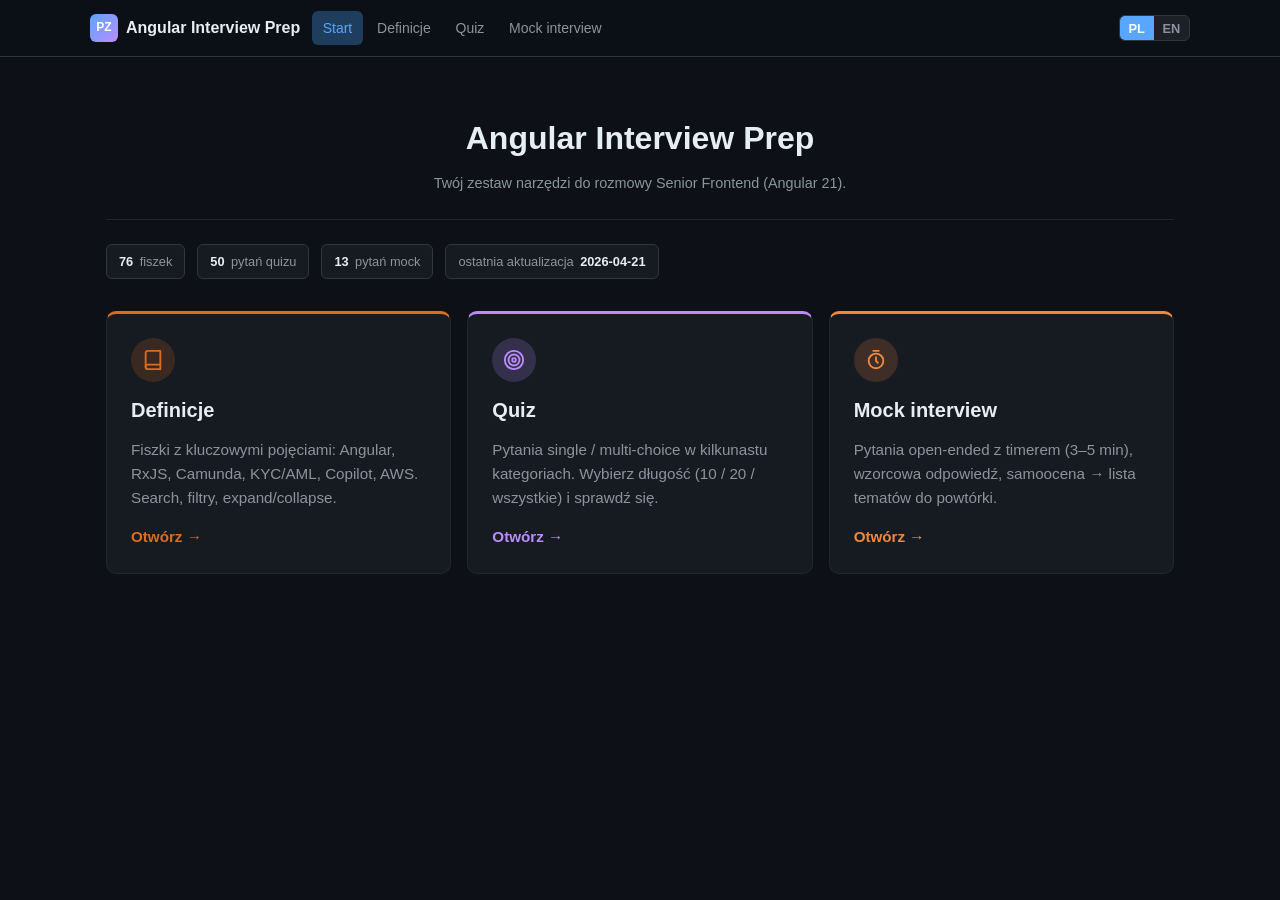
==== index.html @ f5ce0dbe "feat: initial upload — Angular Senior interview prep app Static bilingual (PL/EN) app with 4 pages a" ====
<!DOCTYPE html>
<html lang="pl">
<head>
  <meta charset="UTF-8">
  <meta name="viewport" content="width=device-width, initial-scale=1.0">
  <title>Angular Interview Prep</title>
  <meta name="description" content="Zestaw narzędzi przygotowujących do rozmowy kwalifikacyjnej na stanowisko Senior Frontend (Angular 21): definicje, quiz, mock interview.">
  <link rel="stylesheet" href="css/style.css">
</head>
<body>
  <header class="header">
    <div class="header-inner">
      <a href="index.html" class="logo" aria-label="Angular Interview Prep">
        <div class="logo-icon" aria-hidden="true">PZ</div>
        <span>Angular Interview Prep</span>
      </a>
      <nav class="nav" aria-label="Główna nawigacja">
        <a href="index.html" class="nav-link active" data-i18n="nav.home" aria-current="page">Start</a>
        <a href="definitions.html" class="nav-link" data-i18n="nav.definitions">Definicje</a>
        <a href="quiz.html" class="nav-link" data-i18n="nav.quiz">Quiz</a>
        <a href="mock.html" class="nav-link" data-i18n="nav.mock">Mock interview</a>
      </nav>
      <div class="header-actions">
        <div class="lang-toggle" role="group" aria-label="Język / Language">
          <button class="lang-btn active" data-lang="pl" type="button">PL</button>
          <button class="lang-btn" data-lang="en" type="button">EN</button>
        </div>
      </div>
    </div>
  </header>

  <main class="main">
    <section class="hero">
      <h1 data-i18n="home.title">Angular Interview Prep</h1>
      <p class="hero-subtitle" data-i18n="home.subtitle">
        Twój zestaw narzędzi do rozmowy Senior Frontend (Angular 21).
      </p>
    </section>

    <div class="stats-row" aria-label="Statystyki">
      <div class="stat-chip">
        <strong>76</strong>
        <span data-i18n="home.stats.flash">fiszek</span>
      </div>
      <div class="stat-chip">
        <strong>50</strong>
        <span data-i18n="home.stats.quiz">pytań quizu</span>
      </div>
      <div class="stat-chip">
        <strong>13</strong>
        <span data-i18n="home.stats.mock">pytań mock</span>
      </div>
      <div class="stat-chip">
        <span data-i18n="home.updated">ostatnia aktualizacja</span>
        <strong>2026-04-21</strong>
      </div>
    </div>

    <div class="home-cards">
      <a class="home-card" href="definitions.html" style="--card-color: var(--cat-angular);">
        <div class="home-card-icon" aria-hidden="true">
          <svg width="22" height="22" viewBox="0 0 24 24" fill="none"
               stroke="currentColor" stroke-width="2" stroke-linecap="round" stroke-linejoin="round">
            <path d="M4 19.5A2.5 2.5 0 0 1 6.5 17H20"></path>
            <path d="M6.5 2H20v20H6.5A2.5 2.5 0 0 1 4 19.5v-15A2.5 2.5 0 0 1 6.5 2z"></path>
          </svg>
        </div>
        <h2 data-i18n="home.card.defs.title">Definicje</h2>
        <p data-i18n="home.card.defs.desc">
          Fiszki z kluczowymi pojęciami: Angular, RxJS, Camunda, KYC/AML, Copilot, AWS. Search, filtry, expand/collapse.
        </p>
        <span class="home-card-cta">
          <span data-i18n="home.card.cta">Otwórz</span> →
        </span>
      </a>

      <a class="home-card" href="quiz.html" style="--card-color: var(--cat-rxjs);">
        <div class="home-card-icon" aria-hidden="true">
          <svg width="22" height="22" viewBox="0 0 24 24" fill="none"
               stroke="currentColor" stroke-width="2" stroke-linecap="round" stroke-linejoin="round">
            <circle cx="12" cy="12" r="10"></circle>
            <circle cx="12" cy="12" r="6"></circle>
            <circle cx="12" cy="12" r="2"></circle>
          </svg>
        </div>
        <h2 data-i18n="home.card.quiz.title">Quiz</h2>
        <p data-i18n="home.card.quiz.desc">
          Pytania single / multi-choice w kilkunastu kategoriach. Wybierz długość (10 / 20 / wszystkie) i sprawdź się.
        </p>
        <span class="home-card-cta">
          <span data-i18n="home.card.cta">Otwórz</span> →
        </span>
      </a>

      <a class="home-card" href="mock.html" style="--card-color: var(--cat-domain);">
        <div class="home-card-icon" aria-hidden="true">
          <svg width="22" height="22" viewBox="0 0 24 24" fill="none"
               stroke="currentColor" stroke-width="2" stroke-linecap="round" stroke-linejoin="round">
            <circle cx="12" cy="13" r="8"></circle>
            <path d="M12 9v4l2 2"></path>
            <path d="M9 2h6"></path>
          </svg>
        </div>
        <h2 data-i18n="home.card.mock.title">Mock interview</h2>
        <p data-i18n="home.card.mock.desc">
          Pytania open-ended z timerem (3–5 min), wzorcowa odpowiedź, samoocena → lista tematów do powtórki.
        </p>
        <span class="home-card-cta">
          <span data-i18n="home.card.cta">Otwórz</span> →
        </span>
      </a>
    </div>
  </main>

  <script src="js/i18n.js"></script>
  <script>
    (function () {
      'use strict';
      if (!window.I18N) return;
      I18N.init();
      I18N.apply();
      I18N.bindToggle();
      I18N.onChange(() => I18N.apply());
    })();
  </script>
</body>
</html>
---- css/style.css ----
/* =========================================================
   Angular Interview Prep - Dark Mode Design System
   ========================================================= */

:root {
  --bg-base:       #0d1117;
  --bg-surface:    #161b22;
  --bg-elevated:   #1c2128;
  --bg-hover:      #21262d;
  --border:        #30363d;
  --border-light:  #21262d;
  --text-primary:  #e6edf3;
  --text-secondary:#8b949e;
  --text-muted:    #6e7681;
  --accent:        #58a6ff;
  --accent-dim:    #1f3d5c;
  --success:       #3fb950;
  --success-dim:   #1a3326;
  --error:         #f85149;
  --error-dim:     #3d1a1a;
  --warning:       #d29922;
  --warning-dim:   #3d2e00;
  --purple:        #bc8cff;
  --purple-dim:    #2d1f4a;
  --teal:          #39d353;
  --orange:        #f0883e;
  --orange-dim:    #3d2200;
  --pink:          #ff7b72;

  /* Category colours */
  --cat-architecture: #58a6ff;
  --cat-angular:      #dd6b20;
  --cat-rxjs:         #bc8cff;
  --cat-forms:        #3fb950;
  --cat-performance:  #f0883e;
  --cat-css:          #ff7b72;
  --cat-pwa:          #39d353;
  --cat-testing:      #d29922;
  --cat-devops:       #58a6ff;
  --cat-camunda:      #bc8cff;
  --cat-domain:       #f0883e;
  --cat-ai-tools:     #ff7b72;
  --cat-cloud:        #39d353;
  --cat-typescript:   #58a6ff;
  --cat-behavioral:   #8b949e;
  --cat-system-design:#d29922;

  --radius-sm: 6px;
  --radius:    10px;
  --radius-lg: 14px;
  --shadow:    0 4px 24px rgba(0,0,0,.4);
  --transition: .18s ease;
}

*, *::before, *::after { box-sizing: border-box; margin: 0; padding: 0; }

html { scroll-behavior: smooth; font-size: 16px; }

body {
  font-family: -apple-system, BlinkMacSystemFont, 'Segoe UI', Roboto, Helvetica, Arial, sans-serif;
  background: var(--bg-base);
  color: var(--text-primary);
  line-height: 1.6;
  min-height: 100vh;
}

/* ── Scrollbar ─────────────────────────────────────────── */
::-webkit-scrollbar { width: 6px; }
::-webkit-scrollbar-track { background: var(--bg-base); }
::-webkit-scrollbar-thumb { background: var(--border); border-radius: 3px; }

/* ── Typography ────────────────────────────────────────── */
h1 { font-size: clamp(1.4rem, 4vw, 2rem); font-weight: 700; }
h2 { font-size: clamp(1.1rem, 3vw, 1.4rem); font-weight: 600; }
h3 { font-size: 1rem; font-weight: 600; }
p  { color: var(--text-secondary); }

code, pre {
  font-family: 'Courier New', 'Fira Code', monospace;
  font-size: .85em;
  background: var(--bg-elevated);
  border-radius: var(--radius-sm);
  padding: .15em .4em;
  color: var(--orange);
}

/* ── Header ────────────────────────────────────────────── */
.header {
  position: sticky;
  top: 0;
  z-index: 100;
  background: rgba(13,17,23,.92);
  backdrop-filter: blur(12px);
  border-bottom: 1px solid var(--border);
  padding: 0 1rem;
}

.header-inner {
  max-width: 1100px;
  margin: 0 auto;
  display: flex;
  align-items: center;
  gap: .75rem;
  height: 56px;
  flex-wrap: nowrap;
}

.logo {
  display: flex;
  align-items: center;
  gap: .5rem;
  text-decoration: none;
  color: var(--text-primary);
  font-weight: 700;
  font-size: 1rem;
  white-space: nowrap;
  flex-shrink: 0;
}

.logo-icon {
  width: 28px; height: 28px;
  background: linear-gradient(135deg, var(--accent), var(--purple));
  border-radius: 6px;
  display: flex; align-items: center; justify-content: center;
  font-size: .75rem; font-weight: 800; color: #fff;
}

.nav {
  display: flex;
  gap: .25rem;
  flex: 1;
}

.nav-link {
  text-decoration: none;
  color: var(--text-secondary);
  padding: .35rem .65rem;
  border-radius: var(--radius-sm);
  font-size: .875rem;
  font-weight: 500;
  transition: color var(--transition), background var(--transition);
  white-space: nowrap;
}

.nav-link:hover { color: var(--text-primary); background: var(--bg-hover); }
.nav-link.active { color: var(--accent); background: var(--accent-dim); }

.header-actions {
  display: flex;
  align-items: center;
  gap: .5rem;
  flex-shrink: 0;
}

/* ── Language Toggle ────────────────────────────────────── */
.lang-toggle {
  display: flex;
  background: var(--bg-elevated);
  border: 1px solid var(--border);
  border-radius: var(--radius-sm);
  overflow: hidden;
}

.lang-btn {
  padding: .3rem .55rem;
  border: none;
  background: none;
  color: var(--text-secondary);
  font-size: .8rem;
  font-weight: 600;
  cursor: pointer;
  transition: background var(--transition), color var(--transition);
}

.lang-btn.active {
  background: var(--accent);
  color: #fff;
}

/* ── Main Layout ────────────────────────────────────────── */
.main {
  max-width: 1100px;
  margin: 0 auto;
  padding: 1.5rem 1rem 3rem;
}

/* ── Hero ───────────────────────────────────────────────── */
.hero {
  text-align: center;
  padding: 2rem 1rem 1.5rem;
  border-bottom: 1px solid var(--border-light);
  margin-bottom: 1.5rem;
}

.hero-subtitle {
  margin: .5rem auto 0;
  max-width: 560px;
  font-size: .9rem;
  color: var(--text-secondary);
}

.badge-row {
  display: flex;
  flex-wrap: wrap;
  gap: .4rem;
  justify-content: center;
  margin-top: 1rem;
}

.badge {
  display: inline-flex;
  align-items: center;
  gap: .3rem;
  padding: .2rem .6rem;
  border-radius: 999px;
  font-size: .75rem;
  font-weight: 600;
  border: 1px solid;
}

/* ── Search ─────────────────────────────────────────────── */
.search-bar {
  position: relative;
  margin-bottom: 1rem;
}

.search-bar input {
  width: 100%;
  background: var(--bg-surface);
  border: 1px solid var(--border);
  border-radius: var(--radius);
  padding: .65rem 1rem .65rem 2.4rem;
  color: var(--text-primary);
  font-size: .9rem;
  outline: none;
  transition: border-color var(--transition);
}

.search-bar input:focus { border-color: var(--accent); }
.search-bar input::placeholder { color: var(--text-muted); }

.search-icon {
  position: absolute;
  left: .8rem;
  top: 50%;
  transform: translateY(-50%);
  color: var(--text-muted);
  pointer-events: none;
}

/* ── Category Filters ───────────────────────────────────── */
.cat-filters {
  display: flex;
  gap: .4rem;
  flex-wrap: wrap;
  margin-bottom: 1.25rem;
}

.cat-btn {
  padding: .3rem .7rem;
  border: 1px solid var(--border);
  border-radius: 999px;
  background: none;
  color: var(--text-secondary);
  font-size: .8rem;
  font-weight: 500;
  cursor: pointer;
  transition: all var(--transition);
  white-space: nowrap;
}

.cat-btn:hover { border-color: var(--accent); color: var(--accent); }
.cat-btn.active { background: var(--accent); border-color: var(--accent); color: #fff; }

/* ── Category Section ───────────────────────────────────── */
.category-section {
  margin-bottom: 1.5rem;
}

.category-header {
  display: flex;
  align-items: center;
  gap: .6rem;
  margin-bottom: .75rem;
  padding-bottom: .5rem;
  border-bottom: 1px solid var(--border-light);
}

.category-dot {
  width: 10px; height: 10px;
  border-radius: 50%;
  flex-shrink: 0;
}

.category-title {
  font-size: .85rem;
  font-weight: 700;
  text-transform: uppercase;
  letter-spacing: .06em;
  color: var(--text-muted);
}

.category-count {
  margin-left: auto;
  font-size: .75rem;
  color: var(--text-muted);
  background: var(--bg-elevated);
  padding: .1rem .45rem;
  border-radius: 999px;
}

/* ── Topic Card ─────────────────────────────────────────── */
.topic-card {
  background: var(--bg-surface);
  border: 1px solid var(--border);
  border-radius: var(--radius);
  margin-bottom: .5rem;
  overflow: hidden;
  transition: border-color var(--transition);
}

.topic-card:hover { border-color: var(--border); }
.topic-card.open { border-color: var(--accent); }

.topic-header {
  display: flex;
  align-items: center;
  gap: .75rem;
  padding: .85rem 1rem;
  cursor: pointer;
  user-select: none;
  transition: background var(--transition);
}

.topic-header:hover { background: var(--bg-hover); }

.topic-number {
  font-size: .7rem;
  font-weight: 700;
  color: var(--text-muted);
  background: var(--bg-elevated);
  width: 24px; height: 24px;
  border-radius: 4px;
  display: flex; align-items: center; justify-content: center;
  flex-shrink: 0;
}

.topic-name { font-weight: 600; font-size: .95rem; flex: 1; }

.topic-tags {
  display: flex;
  gap: .3rem;
}

.topic-tag {
  font-size: .65rem;
  font-weight: 600;
  padding: .15rem .4rem;
  border-radius: 4px;
  background: var(--bg-elevated);
  color: var(--text-muted);
}

.topic-chevron {
  color: var(--text-muted);
  transition: transform var(--transition);
  flex-shrink: 0;
}

.topic-card.open .topic-chevron { transform: rotate(180deg); }

.topic-body {
  display: none;
  padding: 0 1rem 1rem;
  border-top: 1px solid var(--border-light);
}

.topic-card.open .topic-body { display: block; }

.topic-definition {
  margin-top: .75rem;
  font-size: .9rem;
  color: var(--text-primary);
  line-height: 1.65;
}

.topic-section-label {
  font-size: .7rem;
  font-weight: 700;
  text-transform: uppercase;
  letter-spacing: .07em;
  color: var(--text-muted);
  margin: 1rem 0 .4rem;
}

.topic-bullets {
  list-style: none;
  display: flex;
  flex-direction: column;
  gap: .35rem;
}

.topic-bullets li {
  font-size: .875rem;
  color: var(--text-secondary);
  padding-left: 1.1rem;
  position: relative;
}

.topic-bullets li::before {
  content: '▸';
  position: absolute;
  left: 0;
  color: var(--accent);
}

.topic-example {
  background: var(--bg-elevated);
  border: 1px solid var(--border-light);
  border-left: 3px solid var(--accent);
  border-radius: var(--radius-sm);
  padding: .65rem .85rem;
  font-size: .825rem;
  color: var(--text-secondary);
  margin-top: .5rem;
  line-height: 1.6;
}

.topic-keywords {
  display: flex;
  flex-wrap: wrap;
  gap: .3rem;
  margin-top: .75rem;
}

.keyword {
  font-size: .72rem;
  font-weight: 500;
  padding: .15rem .5rem;
  border-radius: 999px;
  border: 1px solid var(--border);
  color: var(--accent);
  background: var(--accent-dim);
}

/* ── Quiz Page ──────────────────────────────────────────── */
.quiz-start {
  text-align: center;
  max-width: 480px;
  margin: 3rem auto;
}

.quiz-start h2 { margin-bottom: .5rem; }
.quiz-start p { margin-bottom: 1.5rem; }

.count-options {
  display: flex;
  gap: .75rem;
  justify-content: center;
  flex-wrap: wrap;
  margin-bottom: 1.5rem;
}

.count-btn {
  width: 100px; height: 100px;
  border-radius: var(--radius);
  border: 2px solid var(--border);
  background: var(--bg-surface);
  cursor: pointer;
  display: flex; flex-direction: column;
  align-items: center; justify-content: center;
  gap: .25rem;
  transition: all var(--transition);
  color: var(--text-primary);
}

.count-btn:hover { border-color: var(--accent); background: var(--accent-dim); }
.count-btn.selected { border-color: var(--accent); background: var(--accent-dim); }
.count-btn .count-num { font-size: 2rem; font-weight: 800; line-height: 1; }
.count-btn .count-label { font-size: .75rem; color: var(--text-secondary); }

/* ── Quiz Progress ──────────────────────────────────────── */
.quiz-progress-bar {
  background: var(--bg-elevated);
  height: 4px;
  border-radius: 2px;
  margin-bottom: 1.25rem;
  overflow: hidden;
}

.quiz-progress-fill {
  height: 100%;
  background: linear-gradient(90deg, var(--accent), var(--purple));
  border-radius: 2px;
  transition: width .3s ease;
}

.quiz-status {
  display: flex;
  justify-content: space-between;
  font-size: .8rem;
  color: var(--text-secondary);
  margin-bottom: 1rem;
}

/* ── Question Card ──────────────────────────────────────── */
.question-card {
  background: var(--bg-surface);
  border: 1px solid var(--border);
  border-radius: var(--radius-lg);
  padding: 1.25rem;
  margin-bottom: 1rem;
}

.question-type-badge {
  display: inline-block;
  font-size: .7rem;
  font-weight: 700;
  text-transform: uppercase;
  letter-spacing: .06em;
  padding: .2rem .55rem;
  border-radius: 999px;
  background: var(--bg-elevated);
  color: var(--text-muted);
  margin-bottom: .75rem;
}

.question-text {
  font-size: 1rem;
  font-weight: 600;
  color: var(--text-primary);
  line-height: 1.5;
  margin-bottom: 1rem;
}

.answers-grid {
  display: flex;
  flex-direction: column;
  gap: .5rem;
}

.answer-btn {
  display: flex;
  align-items: flex-start;
  gap: .75rem;
  padding: .75rem .9rem;
  border-radius: var(--radius);
  border: 1.5px solid var(--border);
  background: var(--bg-elevated);
  cursor: pointer;
  text-align: left;
  transition: all var(--transition);
  color: var(--text-primary);
  font-size: .875rem;
  line-height: 1.45;
}

.answer-btn:hover:not(:disabled) {
  border-color: var(--accent);
  background: var(--accent-dim);
}

.answer-btn:disabled { cursor: default; }

.answer-marker {
  width: 22px; height: 22px;
  border: 2px solid var(--border);
  border-radius: 50%;
  display: flex; align-items: center; justify-content: center;
  flex-shrink: 0;
  font-size: .75rem;
  font-weight: 700;
  margin-top: .05rem;
  transition: all var(--transition);
}

.answer-btn.multi .answer-marker {
  border-radius: 4px;
}

.answer-btn.selected .answer-marker {
  background: var(--accent);
  border-color: var(--accent);
  color: #fff;
}

.answer-btn.correct {
  border-color: var(--success) !important;
  background: var(--success-dim) !important;
}

.answer-btn.correct .answer-marker {
  background: var(--success);
  border-color: var(--success);
  color: #fff;
}

.answer-btn.wrong {
  border-color: var(--error) !important;
  background: var(--error-dim) !important;
}

.answer-btn.wrong .answer-marker {
  background: var(--error);
  border-color: var(--error);
  color: #fff;
}

.answer-btn.missed {
  border-color: var(--warning) !important;
  background: var(--warning-dim) !important;
}

.answer-text { flex: 1; }

.check-btn {
  width: 100%;
  margin-top: .75rem;
  padding: .65rem;
  border-radius: var(--radius);
  border: none;
  background: var(--accent);
  color: #fff;
  font-size: .9rem;
  font-weight: 600;
  cursor: pointer;
  transition: background var(--transition);
}

.check-btn:hover { background: #79b8ff; }
.check-btn:disabled { background: var(--bg-elevated); color: var(--text-muted); cursor: default; }

.explanation-box {
  margin-top: .75rem;
  padding: .7rem .9rem;
  border-radius: var(--radius-sm);
  background: var(--bg-elevated);
  border-left: 3px solid var(--accent);
  font-size: .825rem;
  color: var(--text-secondary);
  display: none;
}

.explanation-box.show { display: block; }

.next-btn {
  width: 100%;
  margin-top: .75rem;
  padding: .65rem;
  border-radius: var(--radius);
  border: 1px solid var(--border);
  background: var(--bg-elevated);
  color: var(--text-primary);
  font-size: .9rem;
  font-weight: 600;
  cursor: pointer;
  transition: all var(--transition);
  display: none;
}

.next-btn.show { display: block; }
.next-btn:hover { background: var(--bg-hover); border-color: var(--accent); color: var(--accent); }

/* ── Results ────────────────────────────────────────────── */
.results-card {
  text-align: center;
  padding: 2rem 1rem;
  background: var(--bg-surface);
  border: 1px solid var(--border);
  border-radius: var(--radius-lg);
  margin-top: 1.5rem;
}

.score-circle {
  width: 120px; height: 120px;
  border-radius: 50%;
  border: 4px solid;
  display: flex; flex-direction: column;
  align-items: center; justify-content: center;
  margin: 0 auto 1.25rem;
  position: relative;
}

.score-pct {
  font-size: 2rem;
  font-weight: 800;
  line-height: 1;
}

.score-label {
  font-size: .7rem;
  color: var(--text-secondary);
  text-transform: uppercase;
  letter-spacing: .06em;
}

.results-details {
  display: flex;
  justify-content: center;
  gap: 1.5rem;
  margin-bottom: 1.25rem;
  flex-wrap: wrap;
}

.result-stat { text-align: center; }
.result-stat-num { font-size: 1.5rem; font-weight: 700; display: block; }
.result-stat-label { font-size: .75rem; color: var(--text-secondary); }

.results-actions {
  display: flex;
  gap: .75rem;
  justify-content: center;
  flex-wrap: wrap;
  margin-bottom: 1.5rem;
}

.btn {
  display: inline-flex;
  align-items: center;
  gap: .4rem;
  padding: .6rem 1.1rem;
  border-radius: var(--radius);
  font-size: .875rem;
  font-weight: 600;
  cursor: pointer;
  border: none;
  transition: all var(--transition);
  text-decoration: none;
}

.btn-primary { background: var(--accent); color: #fff; }
.btn-primary:hover { background: #79b8ff; }
.btn-secondary { background: var(--bg-elevated); color: var(--text-primary); border: 1px solid var(--border); }
.btn-secondary:hover { background: var(--bg-hover); border-color: var(--accent); }
.btn-success { background: var(--success-dim); color: var(--success); border: 1px solid var(--success); }
.btn-success:hover { background: var(--success); color: #fff; }

/* Wrong topics list */
.wrong-topics {
  text-align: left;
  margin-top: 1rem;
}

.wrong-topic-item {
  background: var(--bg-elevated);
  border: 1px solid var(--border);
  border-left: 3px solid var(--error);
  border-radius: var(--radius-sm);
  padding: .6rem .85rem;
  margin-bottom: .4rem;
  font-size: .85rem;
}

.wrong-topic-name { font-weight: 600; color: var(--text-primary); }
.wrong-topic-hint { font-size: .78rem; color: var(--text-secondary); margin-top: .2rem; }

/* ── Utility ────────────────────────────────────────────── */
.hidden { display: none !important; }
.text-center { text-align: center; }

.section-divider {
  border: none;
  border-top: 1px solid var(--border-light);
  margin: 1.25rem 0;
}

/* ── Empty state ────────────────────────────────────────── */
.empty-state {
  text-align: center;
  padding: 3rem 1rem;
  color: var(--text-muted);
}

.empty-state svg { margin-bottom: .75rem; opacity: .4; }

/* ── Responsive adjustments for iPhone 13 mini (375px) ─── */
@media (max-width: 390px) {
  .header-inner { gap: .4rem; }
  .logo span { display: none; }
  .nav-link { padding: .3rem .5rem; font-size: .8rem; }
  .count-btn { width: 85px; height: 85px; }
  .count-btn .count-num { font-size: 1.75rem; }
  .topic-tags { display: none; }
  .results-details { gap: 1rem; }
}

@media (min-width: 768px) {
  .answers-grid { display: grid; grid-template-columns: 1fr 1fr; }
}

/* ── Animations ─────────────────────────────────────────── */
@keyframes fadeIn {
  from { opacity: 0; transform: translateY(8px); }
  to   { opacity: 1; transform: translateY(0); }
}

.topic-card, .question-card, .results-card {
  animation: fadeIn .2s ease;
}

/* ── Stats row at top of definitions ────────────────────── */
.stats-row {
  display: flex;
  gap: .75rem;
  margin-bottom: 1.25rem;
  flex-wrap: wrap;
}

.stat-chip {
  display: flex;
  align-items: center;
  gap: .4rem;
  background: var(--bg-surface);
  border: 1px solid var(--border);
  border-radius: var(--radius-sm);
  padding: .4rem .75rem;
  font-size: .8rem;
  color: var(--text-secondary);
}

.stat-chip strong { color: var(--text-primary); }

/* ── Mock interview specifics ───────────────────────────── */
.mock-meta {
  display: flex;
  gap: .5rem;
  flex-wrap: wrap;
  margin-bottom: .75rem;
}

.mock-timer {
  font-variant-numeric: tabular-nums;
  font-weight: 700;
  color: var(--text-primary);
}

.mock-timer.warn { color: var(--warning); }
.mock-timer.over { color: var(--error); }

.mock-textarea {
  width: 100%;
  min-height: 140px;
  background: var(--bg-elevated);
  border: 1px solid var(--border);
  border-radius: var(--radius);
  padding: .75rem .9rem;
  color: var(--text-primary);
  font-family: inherit;
  font-size: .9rem;
  line-height: 1.55;
  outline: none;
  resize: vertical;
  transition: border-color var(--transition);
}

.mock-textarea:focus { border-color: var(--accent); }

.time-up-banner {
  margin-top: .75rem;
  padding: .6rem .9rem;
  background: var(--warning-dim);
  border: 1px solid var(--warning);
  border-left: 3px solid var(--warning);
  border-radius: var(--radius-sm);
  color: var(--warning);
  font-size: .85rem;
  font-weight: 600;
}

.model-answer {
  margin-top: 1rem;
  padding-top: 1rem;
  border-top: 1px solid var(--border-light);
}

.model-answer-text {
  background: var(--bg-elevated);
  border: 1px solid var(--border-light);
  border-left: 3px solid var(--accent);
  border-radius: var(--radius-sm);
  padding: .75rem .9rem;
  font-size: .9rem;
  color: var(--text-primary);
  line-height: 1.65;
  white-space: pre-line;
}

.rate-buttons {
  display: flex;
  gap: .5rem;
  flex-wrap: wrap;
}

.rate-btn {
  flex: 1;
  min-width: 120px;
  justify-content: center;
}

.rate-btn.selected {
  outline: 2px solid var(--accent);
  outline-offset: 2px;
}

@media (max-width: 390px) {
  .rate-btn { min-width: 0; }
}

/* ── Home page (index.html) ───────────────────────────── */
.home-cards {
  display: grid;
  grid-template-columns: 1fr;
  gap: 1rem;
  margin-top: 2rem;
}

@media (min-width: 768px) {
  .home-cards { grid-template-columns: repeat(3, 1fr); }
}

.home-card {
  --card-color: var(--accent);
  display: flex;
  flex-direction: column;
  gap: .75rem;
  padding: 1.5rem;
  background: var(--bg-surface);
  border: 1px solid var(--border-light);
  border-top: 3px solid var(--card-color);
  border-radius: var(--radius);
  text-decoration: none;
  color: var(--text-primary);
  transition: transform .15s ease, border-color .15s ease, background .15s ease;
}

.home-card:hover,
.home-card:focus-visible {
  background: var(--bg-hover);
  border-color: var(--card-color);
  transform: translateY(-2px);
  outline: none;
}

.home-card-icon {
  width: 44px;
  height: 44px;
  display: grid;
  place-items: center;
  border-radius: 50%;
  background: color-mix(in oklab, var(--card-color) 18%, transparent);
  color: var(--card-color);
}

.home-card h2 {
  margin: 0;
  font-size: 1.25rem;
  color: var(--text-primary);
}

.home-card p {
  margin: 0;
  color: var(--text-secondary);
  line-height: 1.55;
  font-size: .95rem;
  flex: 1;
}

.home-card-cta {
  margin-top: .25rem;
  color: var(--card-color);
  font-weight: 600;
  font-size: .95rem;
}
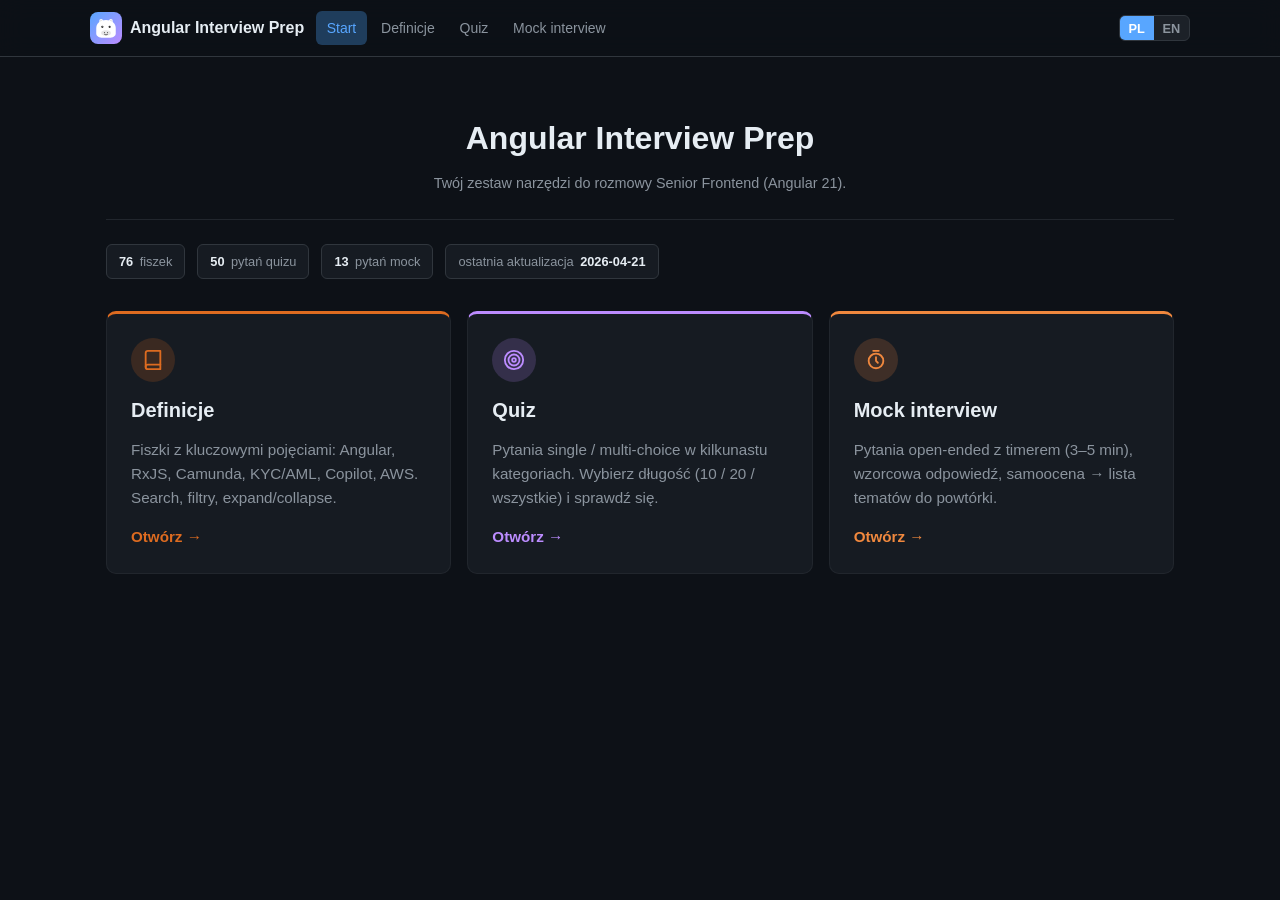
==== commit 17981588: "feat: replace PZ initials with capybara SVG logo PZ came from the original paula-pzu working name (t" ====
--- a/index.html
+++ b/index.html
@@ -11,7 +11,7 @@
   <header class="header">
     <div class="header-inner">
       <a href="index.html" class="logo" aria-label="Angular Interview Prep">
-        <div class="logo-icon" aria-hidden="true">PZ</div>
+        <div class="logo-icon" aria-hidden="true"></div>
         <span>Angular Interview Prep</span>
       </a>
       <nav class="nav" aria-label="Główna nawigacja">
--- a/css/style.css
+++ b/css/style.css
@@ -118,11 +118,20 @@
 }
 
 .logo-icon {
-  width: 28px; height: 28px;
+  width: 32px; height: 32px;
   background: linear-gradient(135deg, var(--accent), var(--purple));
-  border-radius: 6px;
-  display: flex; align-items: center; justify-content: center;
-  font-size: .75rem; font-weight: 800; color: #fff;
+  border-radius: 8px;
+  position: relative;
+  overflow: hidden;
+  font-size: 0;
+  color: transparent;
+}
+
+.logo-icon::before {
+  content: "";
+  position: absolute;
+  inset: 3px;
+  background: url('./logo-capybara.svg') center / contain no-repeat;
 }
 
 .nav {
